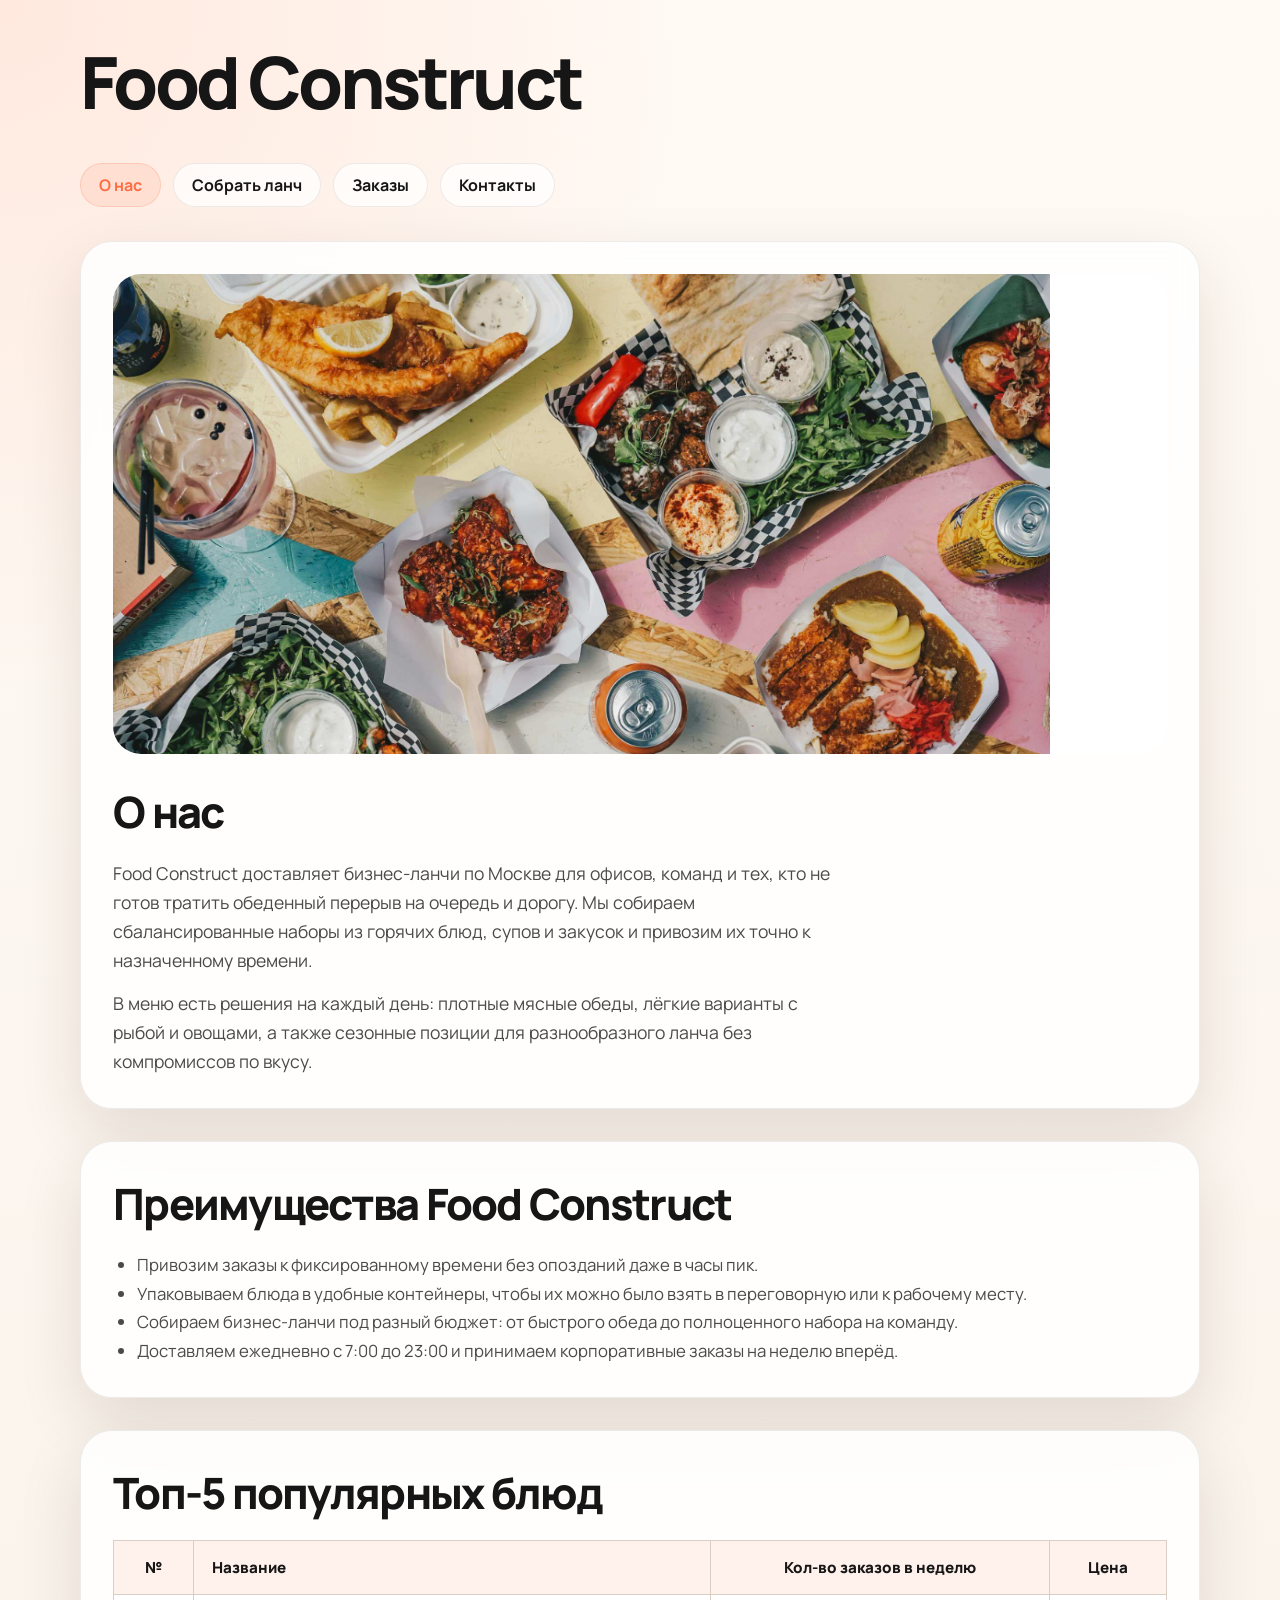
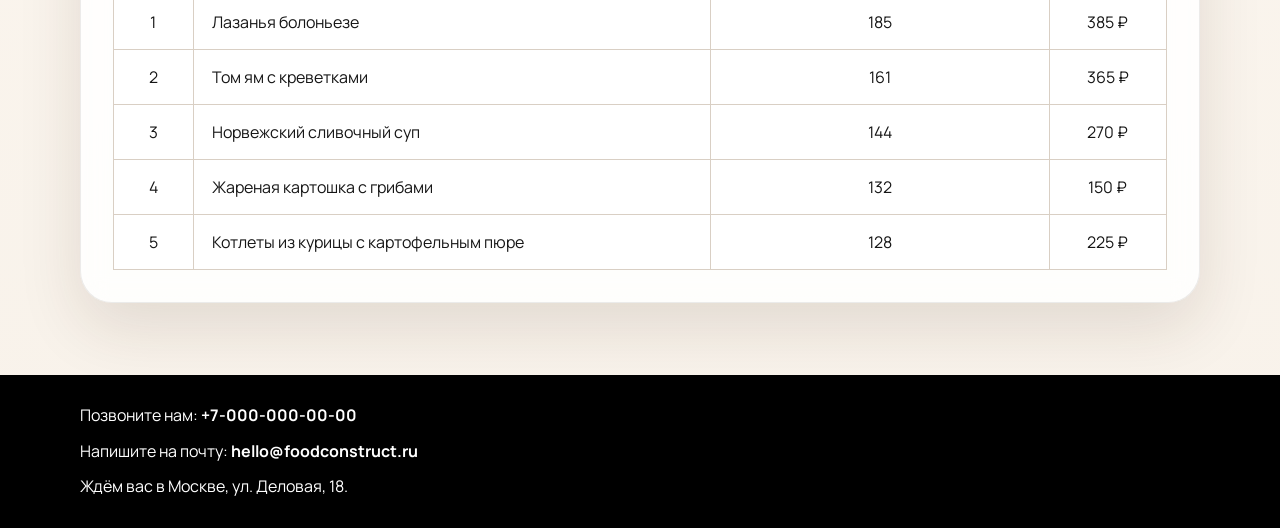
==== index.html @ 52cb6237 "feat: complete lab 01 homepage" ====
<!DOCTYPE html>
<html lang="ru">
<head>
  <meta charset="UTF-8">
  <meta name="viewport" content="width=device-width, initial-scale=1.0">
  <title>Food Construct | Доставка бизнес-ланчей</title>
  <link rel="preconnect" href="https://fonts.googleapis.com">
  <link rel="preconnect" href="https://fonts.gstatic.com" crossorigin>
  <link href="https://fonts.googleapis.com/css2?family=Manrope:wght@400;500;700;800&display=swap" rel="stylesheet">
  <link rel="stylesheet" href="styles/style.css">
</head>
<body>
  <header class="site-header">
    <div class="container">
      <h1 class="brand">Food Construct</h1>
      <nav class="site-nav" aria-label="Основная навигация">
        <a href="index.html" aria-current="page">О нас</a>
        <a href="menu.html">Собрать ланч</a>
        <a href="order.html">Заказы</a>
        <a href="#contacts">Контакты</a>
      </nav>
    </div>
  </header>

  <main class="site-main">
    <div class="container">
      <section class="section about-section" aria-labelledby="about-title">
        <img class="hero-image" src="assets/images/hero-lunch.png" alt="Бизнес-ланчи Food Construct с горячими блюдами, салатами и напитками">
        <h2 id="about-title" class="section-title">О нас</h2>
        <p class="lead">
          Food Construct доставляет бизнес-ланчи по Москве для офисов, команд и тех, кто не готов тратить обеденный перерыв на очередь и дорогу.
          Мы собираем сбалансированные наборы из горячих блюд, супов и закусок и привозим их точно к назначенному времени.
        </p>
        <p class="lead">
          В меню есть решения на каждый день: плотные мясные обеды, лёгкие варианты с рыбой и овощами, а также сезонные позиции для разнообразного ланча без компромиссов по вкусу.
        </p>
      </section>

      <section class="section" aria-labelledby="advantages-title">
        <h2 id="advantages-title" class="section-title">Преимущества Food Construct</h2>
        <ul class="advantages-list">
          <li>Привозим заказы к фиксированному времени без опозданий даже в часы пик.</li>
          <li>Упаковываем блюда в удобные контейнеры, чтобы их можно было взять в переговорную или к рабочему месту.</li>
          <li>Собираем бизнес-ланчи под разный бюджет: от быстрого обеда до полноценного набора на команду.</li>
          <li>Доставляем ежедневно с 7:00 до 23:00 и принимаем корпоративные заказы на неделю вперёд.</li>
        </ul>
      </section>

      <section class="section" aria-labelledby="popular-title">
        <h2 id="popular-title" class="section-title">Топ-5 популярных блюд</h2>
        <div class="table-wrap">
          <table>
            <thead>
              <tr>
                <th scope="col">№</th>
                <th scope="col">Название</th>
                <th scope="col">Кол-во заказов в неделю</th>
                <th scope="col">Цена</th>
              </tr>
            </thead>
            <tbody>
              <tr>
                <td>1</td>
                <td>Лазанья болоньезе</td>
                <td>185</td>
                <td>385 ₽</td>
              </tr>
              <tr>
                <td>2</td>
                <td>Том ям с креветками</td>
                <td>161</td>
                <td>365 ₽</td>
              </tr>
              <tr>
                <td>3</td>
                <td>Норвежский сливочный суп</td>
                <td>144</td>
                <td>270 ₽</td>
              </tr>
              <tr>
                <td>4</td>
                <td>Жареная картошка с грибами</td>
                <td>132</td>
                <td>150 ₽</td>
              </tr>
              <tr>
                <td>5</td>
                <td>Котлеты из курицы с картофельным пюре</td>
                <td>128</td>
                <td>225 ₽</td>
              </tr>
            </tbody>
          </table>
        </div>
      </section>
    </div>
  </main>

  <footer id="contacts" class="site-footer">
    <div class="container footer-grid">
      <p>Позвоните нам: <a href="tel:+70000000000">+7&#8209;000&#8209;000&#8209;00&#8209;00</a></p>
      <p>Напишите на почту: <a href="mailto:hello@foodconstruct.ru">hello@foodconstruct.ru</a></p>
      <p>Ждём вас в Москве, ул. Деловая, 18.</p>
    </div>
  </footer>
</body>
</html>
---- styles/style.css ----
:root {
  --bg: #f8f2ea;
  --surface: rgba(255, 255, 255, 0.86);
  --surface-strong: #ffffff;
  --text: #161616;
  --muted: #4a4a4a;
  --accent: #ff6c42;
  --accent-dark: #d94f29;
  --line: #d9cfc4;
  --shadow: 0 24px 64px rgba(55, 32, 19, 0.12);
}

* {
  box-sizing: border-box;
}

html {
  scroll-behavior: smooth;
}

body {
  margin: 0;
  padding: 0;
  font-family: "Manrope", sans-serif;
  font-size: 16px;
  font-weight: 400;
  color: var(--text);
  background:
    radial-gradient(circle at top left, rgba(255, 108, 66, 0.12), transparent 28%),
    linear-gradient(180deg, #fffaf4 0%, var(--bg) 100%);
}

img {
  display: block;
  width: 100%;
  height: auto;
}

a {
  text-decoration: none;
  font-family: "Manrope", sans-serif;
  font-size: 1rem;
  color: var(--text);
  transition: color 0.2s ease, background-color 0.2s ease, border-color 0.2s ease;
}

a:hover {
  color: var(--accent);
}

table {
  width: 100%;
  border: 1px solid var(--line);
  border-collapse: collapse;
  background-color: var(--surface-strong);
}

th,
td {
  padding: 16px 18px;
  border: 1px solid var(--line);
  text-align: left;
}

th {
  font-size: 0.95rem;
  font-weight: 800;
  background-color: #fff2ec;
}

td {
  font-size: 1rem;
}

.container {
  width: min(1120px, calc(100% - 48px));
  margin: 0 auto;
}

.site-header {
  padding: 32px 0 10px;
}

.brand {
  margin: 0 0 20px;
  font-size: clamp(2.6rem, 6vw, 4.5rem);
  font-weight: 800;
  letter-spacing: -0.05em;
}

.site-nav {
  display: flex;
  flex-wrap: wrap;
  gap: 12px;
  padding: 12px 0 0;
}

.site-nav a {
  padding: 10px 18px;
  font-size: 1rem;
  font-weight: 700;
  border: 1px solid rgba(22, 22, 22, 0.08);
  border-radius: 999px;
  background-color: rgba(255, 255, 255, 0.72);
}

.site-nav a:hover {
  color: #ffffff;
  background-color: var(--accent);
  border-color: var(--accent);
}

.site-nav a[aria-current="page"] {
  color: var(--accent);
  border-color: rgba(255, 108, 66, 0.2);
  background-color: rgba(255, 108, 66, 0.1);
}

.site-main {
  padding: 24px 0 72px;
}

.section {
  margin-top: 32px;
  padding: 32px;
  border: 1px solid rgba(22, 22, 22, 0.08);
  border-radius: 32px;
  background-color: var(--surface);
  box-shadow: var(--shadow);
  backdrop-filter: blur(12px);
}

.section:first-child {
  margin-top: 0;
}

.section-title {
  margin: 0 0 18px;
  font-size: clamp(1.8rem, 4vw, 2.7rem);
  font-weight: 800;
  letter-spacing: -0.04em;
}

.hero-image {
  width: 100%;
  height: 480px;
  margin-bottom: 28px;
  border-radius: 28px;
  object-fit: cover;
}

.lead {
  max-width: 66ch;
  margin: 0 0 14px;
  font-size: 1.1rem;
  line-height: 1.65;
  color: var(--muted);
}

.lead:last-child {
  margin-bottom: 0;
}

.advantages-list {
  margin: 0;
  padding-left: 24px;
  font-size: 1.05rem;
  line-height: 1.7;
  color: var(--muted);
}

.table-wrap {
  overflow-x: auto;
}

.table-wrap td:first-child,
.table-wrap td:nth-child(3),
.table-wrap td:nth-child(4),
.table-wrap th:first-child,
.table-wrap th:nth-child(3),
.table-wrap th:nth-child(4) {
  text-align: center;
}

.placeholder-section {
  min-height: 420px;
  display: flex;
  flex-direction: column;
  justify-content: center;
}

.eyebrow {
  margin: 0 0 12px;
  font-size: 0.95rem;
  font-weight: 800;
  letter-spacing: 0.08em;
  text-transform: uppercase;
  color: var(--accent);
}

.action-link {
  align-self: flex-start;
  margin-top: 18px;
  padding: 14px 20px;
  border: 1px solid var(--accent);
  border-radius: 999px;
  color: #ffffff;
  background-color: var(--accent);
  font-weight: 700;
}

.action-link:hover {
  color: #ffffff;
  background-color: var(--accent-dark);
  border-color: var(--accent-dark);
}

.site-footer {
  padding: 28px 0;
  background-color: #000000;
  color: #ffffff;
}

.site-footer p {
  margin: 0;
  font-size: 1rem;
  line-height: 1.6;
}

.site-footer a {
  font-size: 1rem;
  font-weight: 700;
  color: #ffffff;
}

.site-footer a:hover {
  color: var(--accent);
}

.footer-grid {
  display: grid;
  gap: 10px;
}

@media (max-width: 900px) {
  .hero-image {
    height: 360px;
  }
}

@media (max-width: 640px) {
  body {
    font-size: 15px;
  }

  .container {
    width: min(100% - 28px, 1120px);
  }

  .site-header {
    padding-top: 24px;
  }

  .brand {
    margin-bottom: 16px;
  }

  .section {
    padding: 20px;
    border-radius: 24px;
  }

  .hero-image {
    height: 260px;
    margin-bottom: 20px;
    border-radius: 20px;
  }

  th,
  td {
    padding: 12px;
    font-size: 0.95rem;
  }

  .site-footer {
    padding: 22px 0 28px;
  }
}
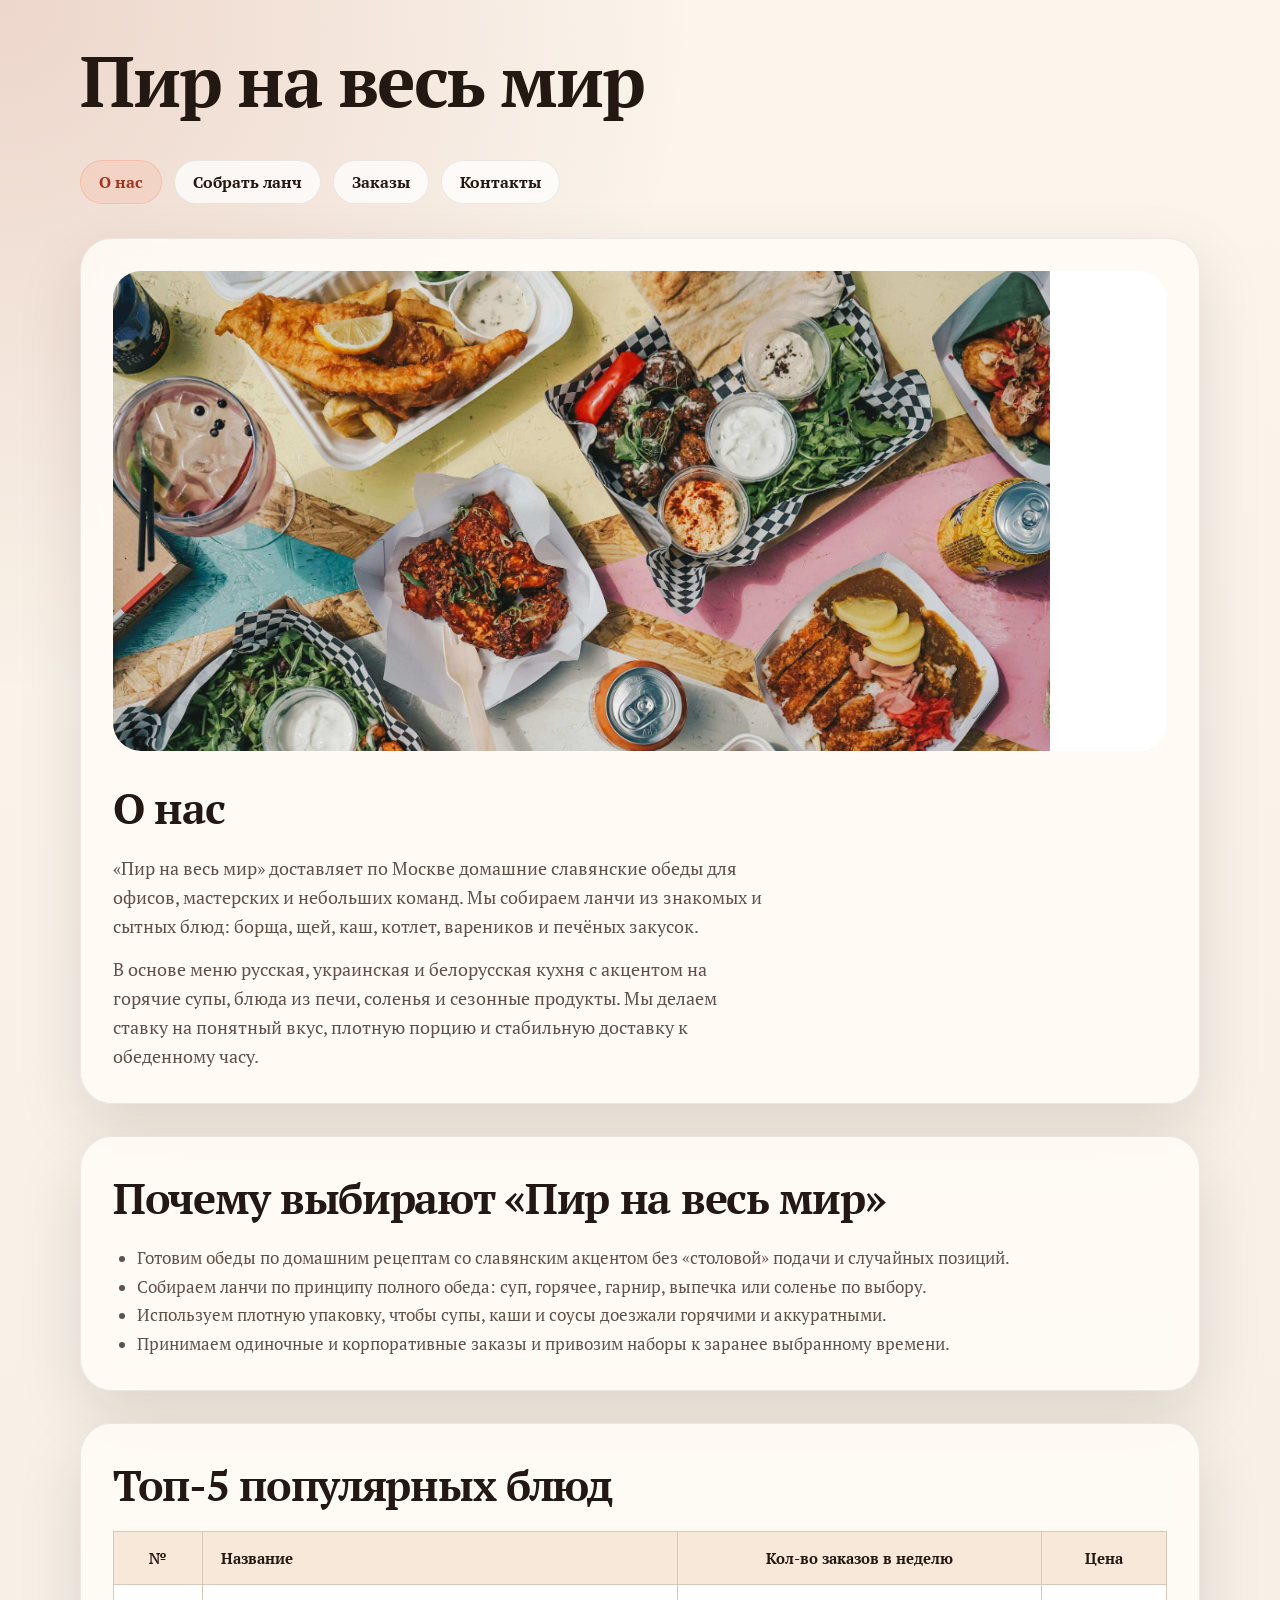
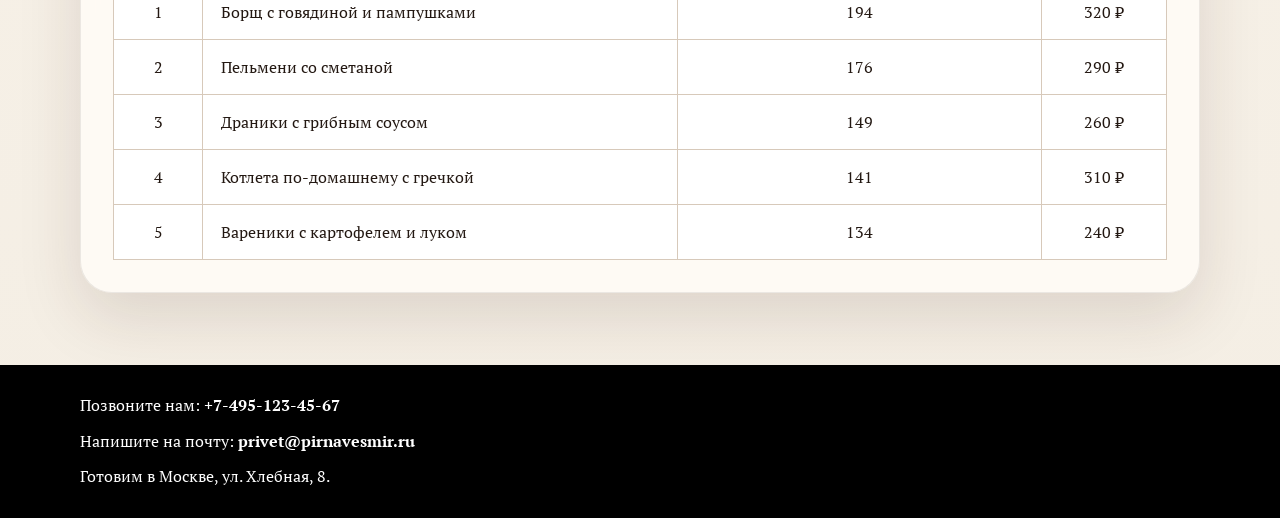
==== commit 1e1c6979: "feat: switch lab 01 to slavic cuisine theme" ====
--- a/index.html
+++ b/index.html
@@ -3,16 +3,16 @@
 <head>
   <meta charset="UTF-8">
   <meta name="viewport" content="width=device-width, initial-scale=1.0">
-  <title>Food Construct | Доставка бизнес-ланчей</title>
+  <title>Пир на весь мир | Доставка славянских обедов</title>
   <link rel="preconnect" href="https://fonts.googleapis.com">
   <link rel="preconnect" href="https://fonts.gstatic.com" crossorigin>
-  <link href="https://fonts.googleapis.com/css2?family=Manrope:wght@400;500;700;800&display=swap" rel="stylesheet">
+  <link href="https://fonts.googleapis.com/css2?family=PT+Serif:wght@400;700&display=swap" rel="stylesheet">
   <link rel="stylesheet" href="styles/style.css">
 </head>
 <body>
   <header class="site-header">
     <div class="container">
-      <h1 class="brand">Food Construct</h1>
+      <h1 class="brand">Пир на весь мир</h1>
       <nav class="site-nav" aria-label="Основная навигация">
         <a href="index.html" aria-current="page">О нас</a>
         <a href="menu.html">Собрать ланч</a>
@@ -25,24 +25,25 @@
   <main class="site-main">
     <div class="container">
       <section class="section about-section" aria-labelledby="about-title">
-        <img class="hero-image" src="assets/images/hero-lunch.png" alt="Бизнес-ланчи Food Construct с горячими блюдами, салатами и напитками">
+        <img class="hero-image" src="assets/images/hero-lunch.png" alt="Домашние славянские обеды с горячими блюдами, закусками и напитками">
         <h2 id="about-title" class="section-title">О нас</h2>
         <p class="lead">
-          Food Construct доставляет бизнес-ланчи по Москве для офисов, команд и тех, кто не готов тратить обеденный перерыв на очередь и дорогу.
-          Мы собираем сбалансированные наборы из горячих блюд, супов и закусок и привозим их точно к назначенному времени.
+          «Пир на весь мир» доставляет по Москве домашние славянские обеды для офисов, мастерских и небольших команд.
+          Мы собираем ланчи из знакомых и сытных блюд: борща, щей, каш, котлет, вареников и печёных закусок.
         </p>
         <p class="lead">
-          В меню есть решения на каждый день: плотные мясные обеды, лёгкие варианты с рыбой и овощами, а также сезонные позиции для разнообразного ланча без компромиссов по вкусу.
+          В основе меню русская, украинская и белорусская кухня с акцентом на горячие супы, блюда из печи, соленья и сезонные продукты.
+          Мы делаем ставку на понятный вкус, плотную порцию и стабильную доставку к обеденному часу.
         </p>
       </section>
 
       <section class="section" aria-labelledby="advantages-title">
-        <h2 id="advantages-title" class="section-title">Преимущества Food Construct</h2>
+        <h2 id="advantages-title" class="section-title">Почему выбирают «Пир на весь мир»</h2>
         <ul class="advantages-list">
-          <li>Привозим заказы к фиксированному времени без опозданий даже в часы пик.</li>
-          <li>Упаковываем блюда в удобные контейнеры, чтобы их можно было взять в переговорную или к рабочему месту.</li>
-          <li>Собираем бизнес-ланчи под разный бюджет: от быстрого обеда до полноценного набора на команду.</li>
-          <li>Доставляем ежедневно с 7:00 до 23:00 и принимаем корпоративные заказы на неделю вперёд.</li>
+          <li>Готовим обеды по домашним рецептам со славянским акцентом без «столовой» подачи и случайных позиций.</li>
+          <li>Собираем ланчи по принципу полного обеда: суп, горячее, гарнир, выпечка или соленье по выбору.</li>
+          <li>Используем плотную упаковку, чтобы супы, каши и соусы доезжали горячими и аккуратными.</li>
+          <li>Принимаем одиночные и корпоративные заказы и привозим наборы к заранее выбранному времени.</li>
         </ul>
       </section>
 
@@ -61,33 +62,33 @@
             <tbody>
               <tr>
                 <td>1</td>
-                <td>Лазанья болоньезе</td>
-                <td>185</td>
-                <td>385 ₽</td>
+                <td>Борщ с говядиной и пампушками</td>
+                <td>194</td>
+                <td>320 ₽</td>
               </tr>
               <tr>
                 <td>2</td>
-                <td>Том ям с креветками</td>
-                <td>161</td>
-                <td>365 ₽</td>
+                <td>Пельмени со сметаной</td>
+                <td>176</td>
+                <td>290 ₽</td>
               </tr>
               <tr>
                 <td>3</td>
-                <td>Норвежский сливочный суп</td>
-                <td>144</td>
-                <td>270 ₽</td>
+                <td>Драники с грибным соусом</td>
+                <td>149</td>
+                <td>260 ₽</td>
               </tr>
               <tr>
                 <td>4</td>
-                <td>Жареная картошка с грибами</td>
-                <td>132</td>
-                <td>150 ₽</td>
+                <td>Котлета по-домашнему с гречкой</td>
+                <td>141</td>
+                <td>310 ₽</td>
               </tr>
               <tr>
                 <td>5</td>
-                <td>Котлеты из курицы с картофельным пюре</td>
-                <td>128</td>
-                <td>225 ₽</td>
+                <td>Вареники с картофелем и луком</td>
+                <td>134</td>
+                <td>240 ₽</td>
               </tr>
             </tbody>
           </table>
@@ -98,9 +99,9 @@
 
   <footer id="contacts" class="site-footer">
     <div class="container footer-grid">
-      <p>Позвоните нам: <a href="tel:+70000000000">+7&#8209;000&#8209;000&#8209;00&#8209;00</a></p>
-      <p>Напишите на почту: <a href="mailto:hello@foodconstruct.ru">hello@foodconstruct.ru</a></p>
-      <p>Ждём вас в Москве, ул. Деловая, 18.</p>
+      <p>Позвоните нам: <a href="tel:+74951234567">+7&#8209;495&#8209;123&#8209;45&#8209;67</a></p>
+      <p>Напишите на почту: <a href="mailto:privet@pirnavesmir.ru">privet@pirnavesmir.ru</a></p>
+      <p>Готовим в Москве, ул. Хлебная, 8.</p>
     </div>
   </footer>
 </body>
--- a/styles/style.css
+++ b/styles/style.css
@@ -1,13 +1,13 @@
 :root {
-  --bg: #f8f2ea;
-  --surface: rgba(255, 255, 255, 0.86);
+  --bg: #f4eee4;
+  --surface: rgba(255, 251, 245, 0.9);
   --surface-strong: #ffffff;
-  --text: #161616;
-  --muted: #4a4a4a;
-  --accent: #ff6c42;
-  --accent-dark: #d94f29;
-  --line: #d9cfc4;
-  --shadow: 0 24px 64px rgba(55, 32, 19, 0.12);
+  --text: #231812;
+  --muted: #5f5148;
+  --accent: #a3341f;
+  --accent-dark: #7e2414;
+  --line: #d7c9ba;
+  --shadow: 0 24px 64px rgba(61, 34, 20, 0.13);
 }
 
 * {
@@ -21,13 +21,13 @@
 body {
   margin: 0;
   padding: 0;
-  font-family: "Manrope", sans-serif;
+  font-family: "PT Serif", serif;
   font-size: 16px;
   font-weight: 400;
   color: var(--text);
   background:
-    radial-gradient(circle at top left, rgba(255, 108, 66, 0.12), transparent 28%),
-    linear-gradient(180deg, #fffaf4 0%, var(--bg) 100%);
+    radial-gradient(circle at top left, rgba(163, 52, 31, 0.16), transparent 28%),
+    linear-gradient(180deg, #fbf5ec 0%, var(--bg) 100%);
 }
 
 img {
@@ -38,7 +38,7 @@
 
 a {
   text-decoration: none;
-  font-family: "Manrope", sans-serif;
+  font-family: "PT Serif", serif;
   font-size: 1rem;
   color: var(--text);
   transition: color 0.2s ease, background-color 0.2s ease, border-color 0.2s ease;
@@ -64,8 +64,8 @@
 
 th {
   font-size: 0.95rem;
-  font-weight: 800;
-  background-color: #fff2ec;
+  font-weight: 700;
+  background-color: #f7e8d9;
 }
 
 td {
@@ -84,8 +84,8 @@
 .brand {
   margin: 0 0 20px;
   font-size: clamp(2.6rem, 6vw, 4.5rem);
-  font-weight: 800;
-  letter-spacing: -0.05em;
+  font-weight: 700;
+  letter-spacing: -0.03em;
 }
 
 .site-nav {
@@ -137,8 +137,8 @@
 .section-title {
   margin: 0 0 18px;
   font-size: clamp(1.8rem, 4vw, 2.7rem);
-  font-weight: 800;
-  letter-spacing: -0.04em;
+  font-weight: 700;
+  letter-spacing: -0.03em;
 }
 
 .hero-image {
@@ -192,7 +192,7 @@
 .eyebrow {
   margin: 0 0 12px;
   font-size: 0.95rem;
-  font-weight: 800;
+  font-weight: 700;
   letter-spacing: 0.08em;
   text-transform: uppercase;
   color: var(--accent);
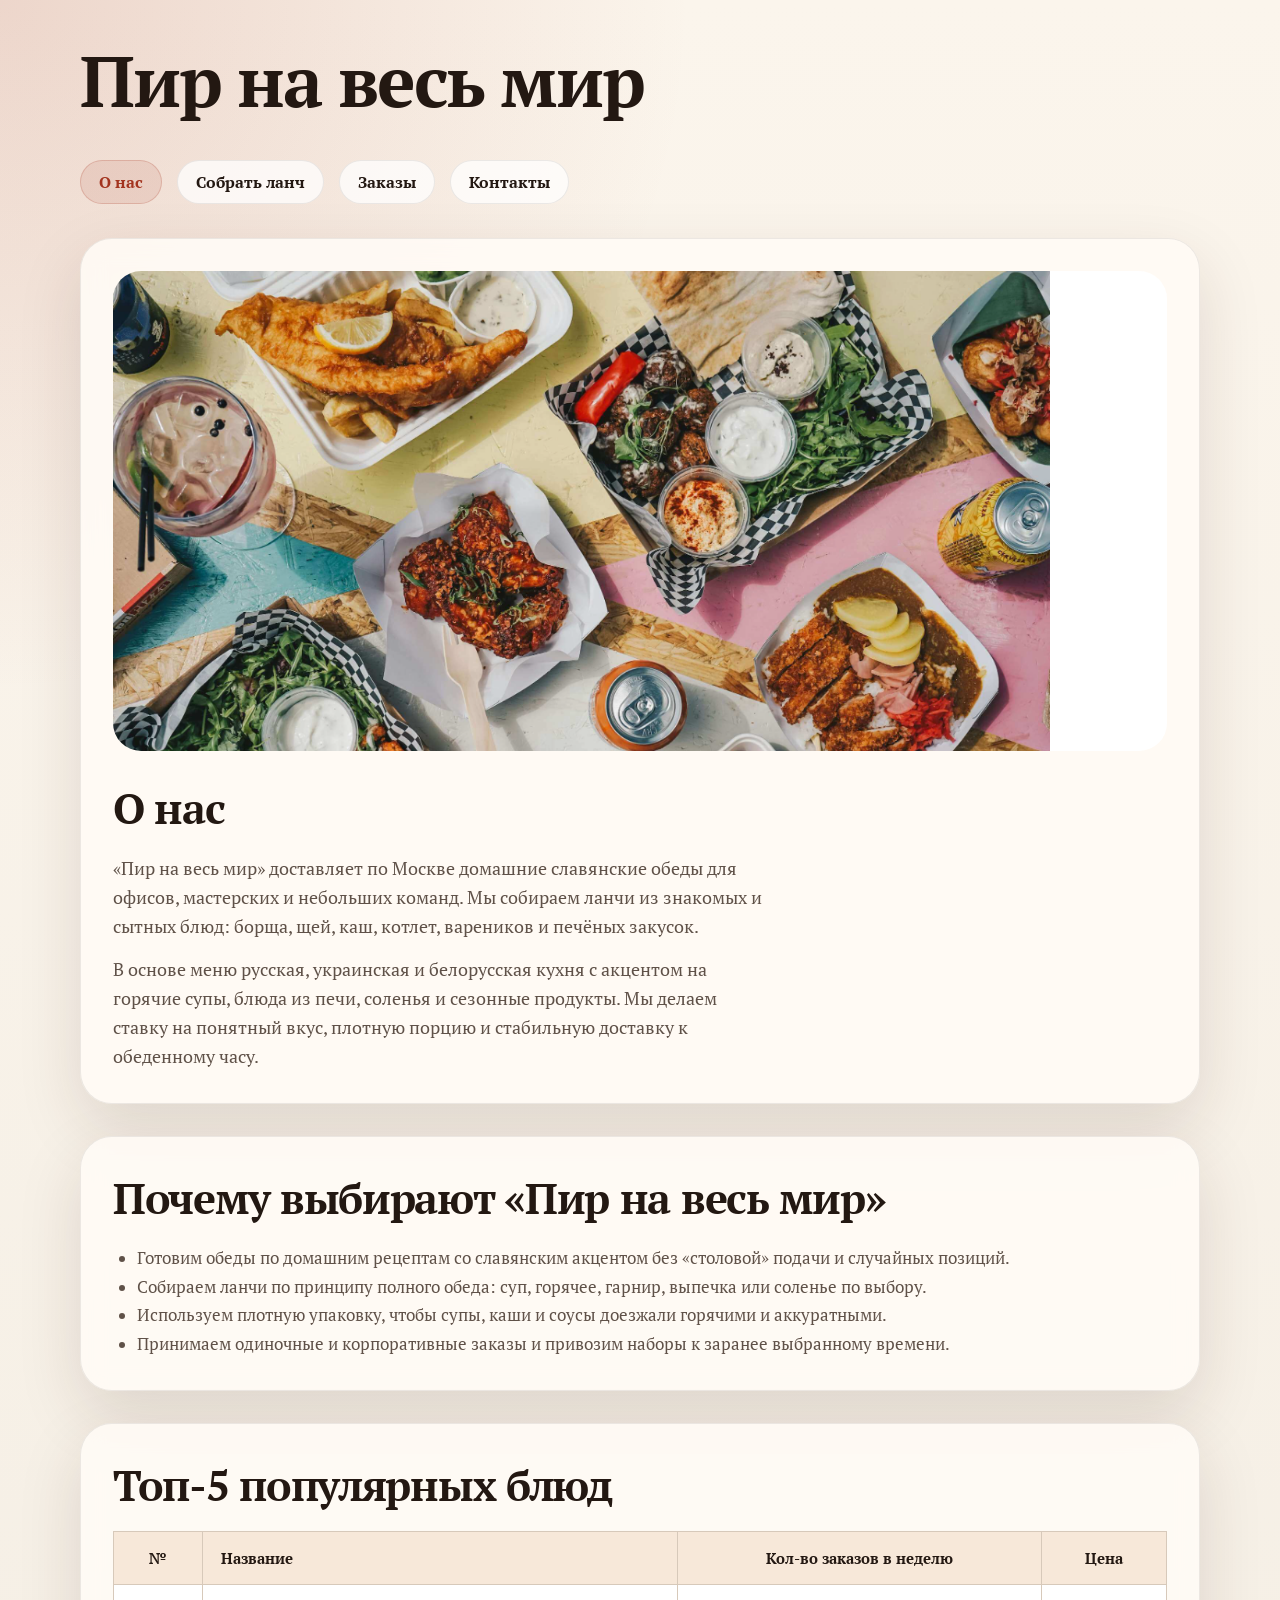
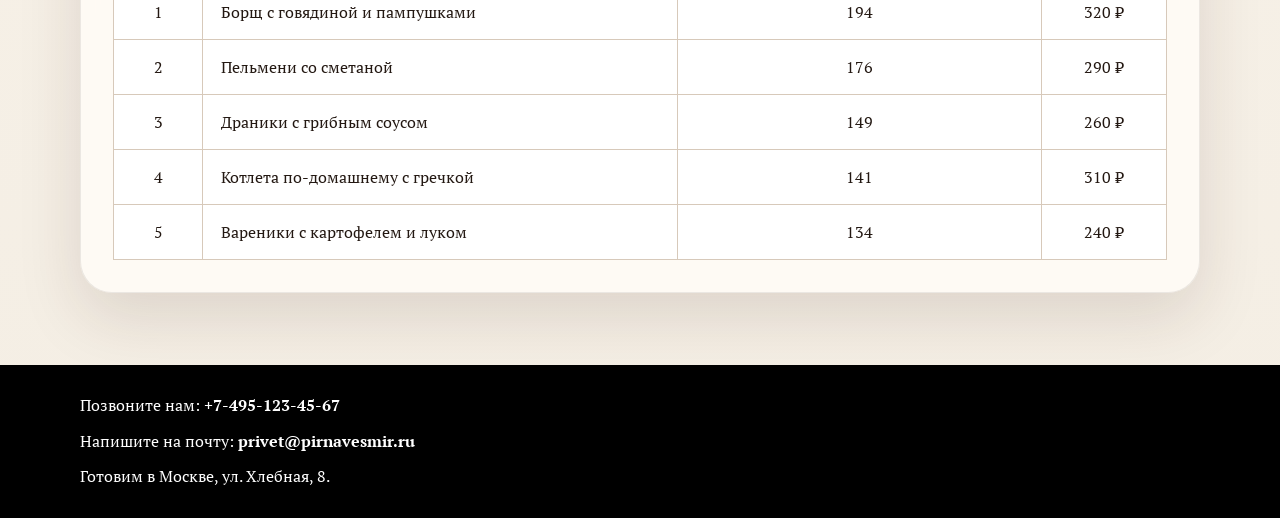
==== commit 58d610dd: "feat: complete lab 02 lunch menu page" ====
--- a/index.html
+++ b/index.html
@@ -8,13 +8,14 @@
   <link rel="preconnect" href="https://fonts.gstatic.com" crossorigin>
   <link href="https://fonts.googleapis.com/css2?family=PT+Serif:wght@400;700&display=swap" rel="stylesheet">
   <link rel="stylesheet" href="styles/style.css">
+  <link rel="stylesheet" href="styles/print.css" media="print">
 </head>
 <body>
   <header class="site-header">
     <div class="container">
       <h1 class="brand">Пир на весь мир</h1>
       <nav class="site-nav" aria-label="Основная навигация">
-        <a href="index.html" aria-current="page">О нас</a>
+        <a href="index.html" class="active" aria-current="page">О нас</a>
         <a href="menu.html">Собрать ланч</a>
         <a href="order.html">Заказы</a>
         <a href="#contacts">Контакты</a>
--- a/styles/style.css
+++ b/styles/style.css
@@ -19,8 +19,11 @@
 }
 
 body {
+  min-height: 100vh;
   margin: 0;
   padding: 0;
+  display: flex;
+  flex-direction: column;
   font-family: "PT Serif", serif;
   font-size: 16px;
   font-weight: 400;
@@ -91,7 +94,7 @@
 .site-nav {
   display: flex;
   flex-wrap: wrap;
-  gap: 12px;
+  gap: 15px;
   padding: 12px 0 0;
 }
 
@@ -110,13 +113,15 @@
   border-color: var(--accent);
 }
 
+.site-nav .active,
 .site-nav a[aria-current="page"] {
   color: var(--accent);
-  border-color: rgba(255, 108, 66, 0.2);
-  background-color: rgba(255, 108, 66, 0.1);
+  border-color: rgba(163, 52, 31, 0.2);
+  background-color: rgba(163, 52, 31, 0.1);
 }
 
 .site-main {
+  flex: 1 0 auto;
   padding: 24px 0 72px;
 }
 
@@ -144,7 +149,7 @@
 .hero-image {
   width: 100%;
   height: 480px;
-  margin-bottom: 28px;
+  margin: 0 0 28px;
   border-radius: 28px;
   object-fit: cover;
 }
@@ -216,6 +221,7 @@
 }
 
 .site-footer {
+  margin-top: auto;
   padding: 28px 0;
   background-color: #000000;
   color: #ffffff;
@@ -248,6 +254,17 @@
   }
 }
 
+@media (max-width: 800px) {
+  .site-nav {
+    justify-content: space-between;
+  }
+
+  .hero-image {
+    width: min(500px, 100%);
+    margin: 0 auto 28px;
+  }
+}
+
 @media (max-width: 640px) {
   body {
     font-size: 15px;
@@ -263,6 +280,19 @@
 
   .brand {
     margin-bottom: 16px;
+    text-align: center;
+  }
+
+  .site-nav {
+    flex-direction: column;
+    align-items: center;
+  }
+
+  .site-nav a {
+    width: 100%;
+    max-width: 360px;
+    font-size: 1.25rem;
+    text-align: center;
   }
 
   .section {
@@ -271,6 +301,7 @@
   }
 
   .hero-image {
+    width: 100%;
     height: 260px;
     margin-bottom: 20px;
     border-radius: 20px;
@@ -286,3 +317,11 @@
     padding: 22px 0 28px;
   }
 }
+
+@media (max-width: 400px) {
+  th,
+  td {
+    padding: 10px;
+    font-size: 0.83rem;
+  }
+}
--- a/styles/print.css
+++ b/styles/print.css
@@ -0,0 +1,62 @@
+body {
+  background: #ffffff;
+  color: #000000;
+}
+
+.site-header,
+.site-footer,
+.dish-card__button,
+.action-link {
+  display: none;
+}
+
+.site-main {
+  padding: 0;
+}
+
+.section,
+.menu-section {
+  margin: 0 0 20px;
+  padding: 0;
+  border: none;
+  box-shadow: none;
+  background: transparent;
+}
+
+.menu-page .container {
+  gap: 20px;
+}
+
+.menu-intro {
+  display: block;
+}
+
+.menu-intro__note {
+  margin-top: 16px;
+  padding: 0;
+  border: none;
+  background: transparent;
+}
+
+.dish-grid {
+  grid-template-columns: repeat(2, 1fr);
+  gap: 14px;
+}
+
+.dish-card {
+  padding: 0;
+  border: 1px solid #b8b8b8;
+  border-radius: 0;
+  filter: none;
+  break-inside: avoid;
+}
+
+.dish-card__image {
+  border-radius: 0;
+}
+
+.dish-card__price,
+.dish-card__name,
+.dish-card__meta {
+  padding: 0 12px;
+}
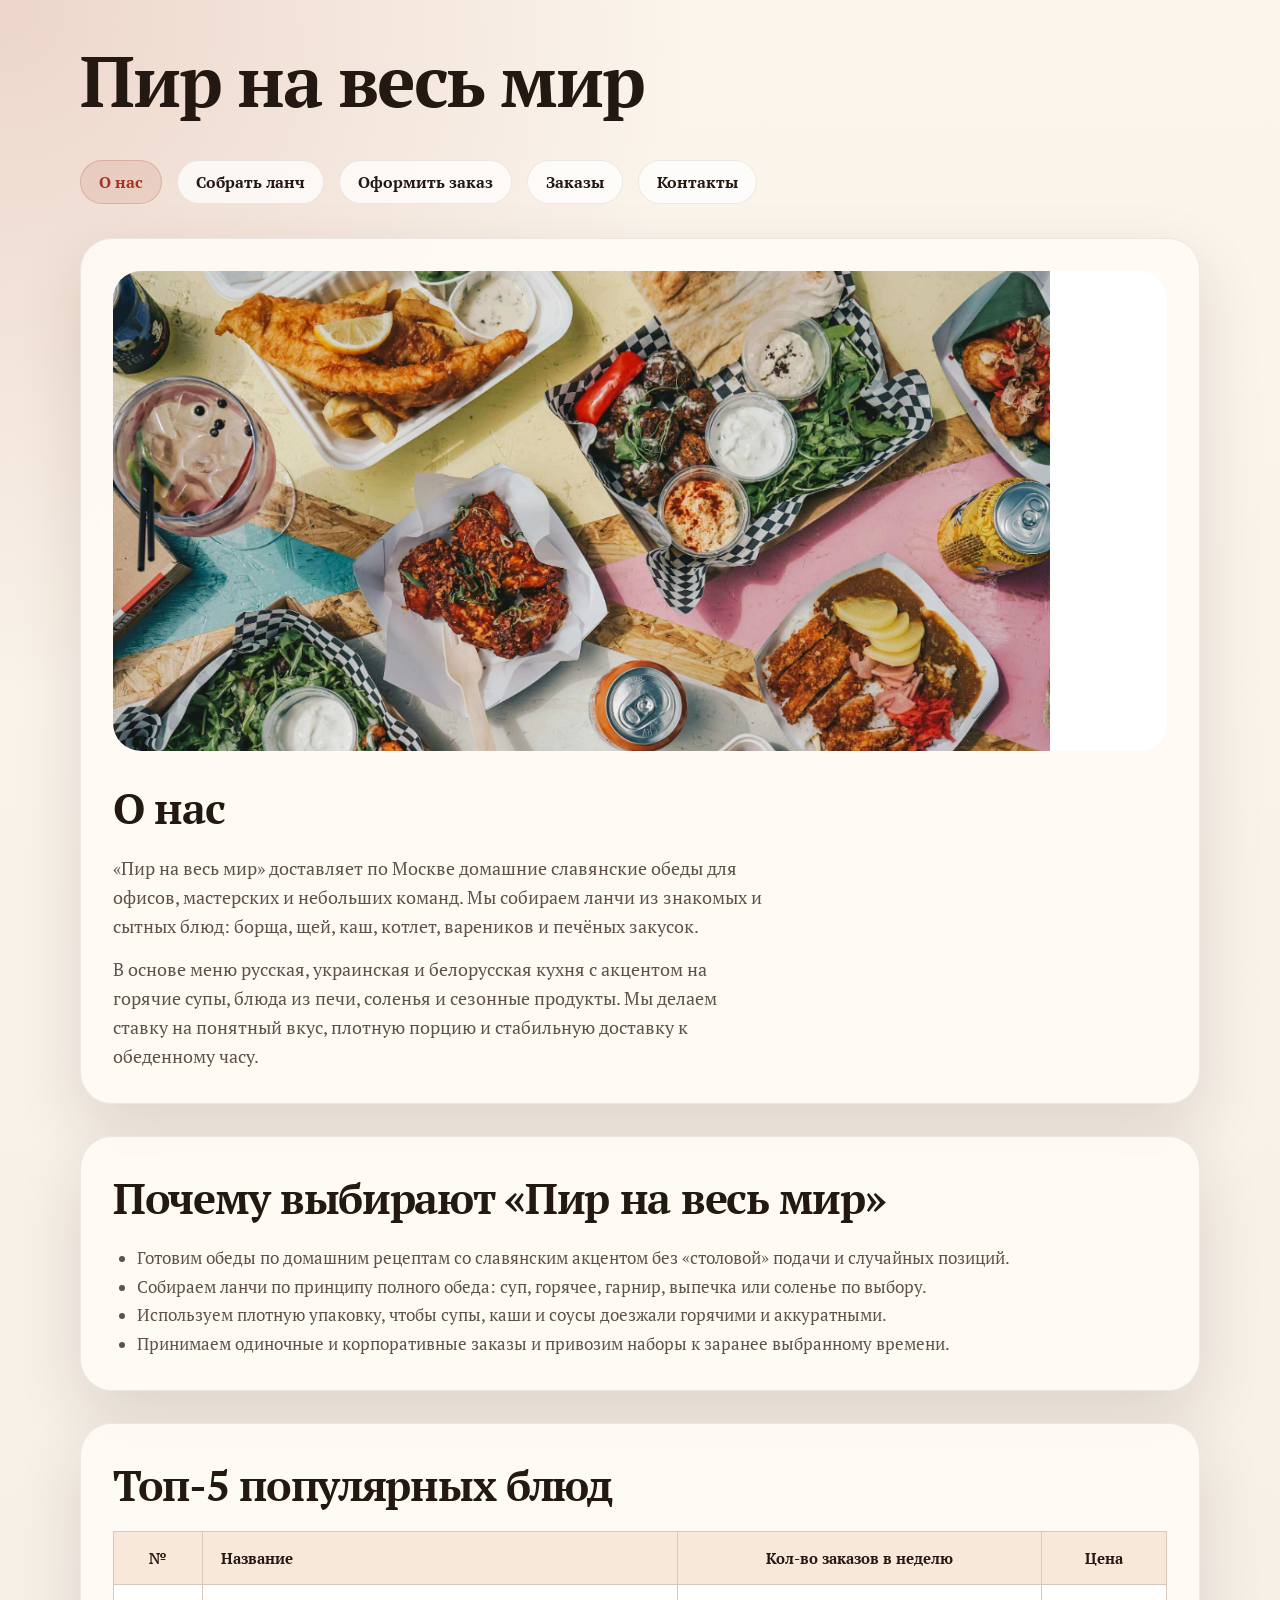
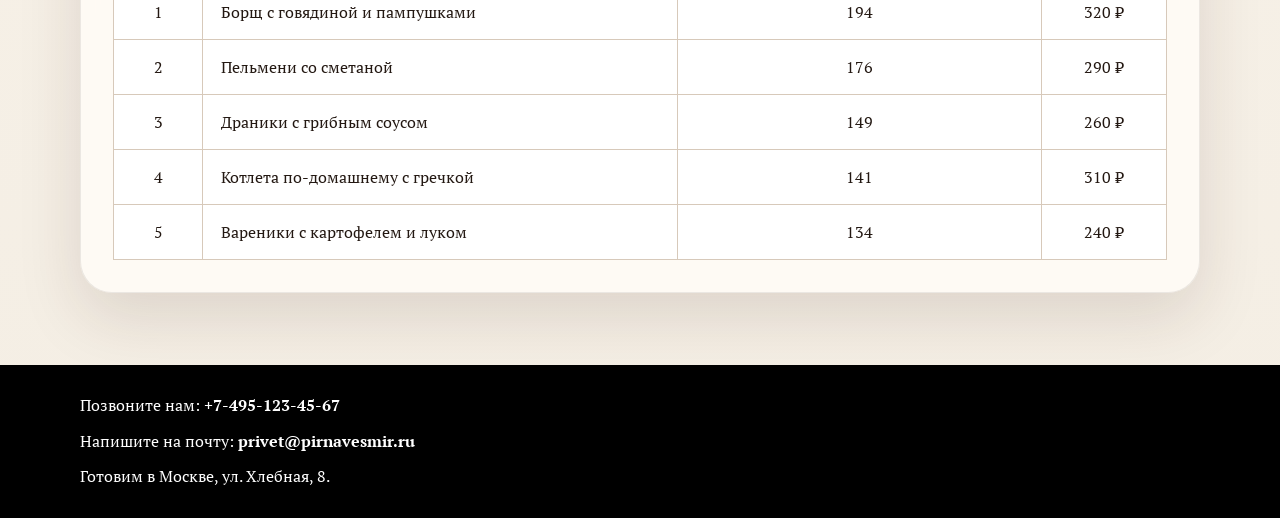
==== commit e3995e5b: "feat: complete lab 08 checkout flow" ====
--- a/index.html
+++ b/index.html
@@ -17,6 +17,7 @@
       <nav class="site-nav" aria-label="Основная навигация">
         <a href="index.html" class="active" aria-current="page">О нас</a>
         <a href="menu.html">Собрать ланч</a>
+        <a href="checkout.html">Оформить заказ</a>
         <a href="order.html">Заказы</a>
         <a href="#contacts">Контакты</a>
       </nav>
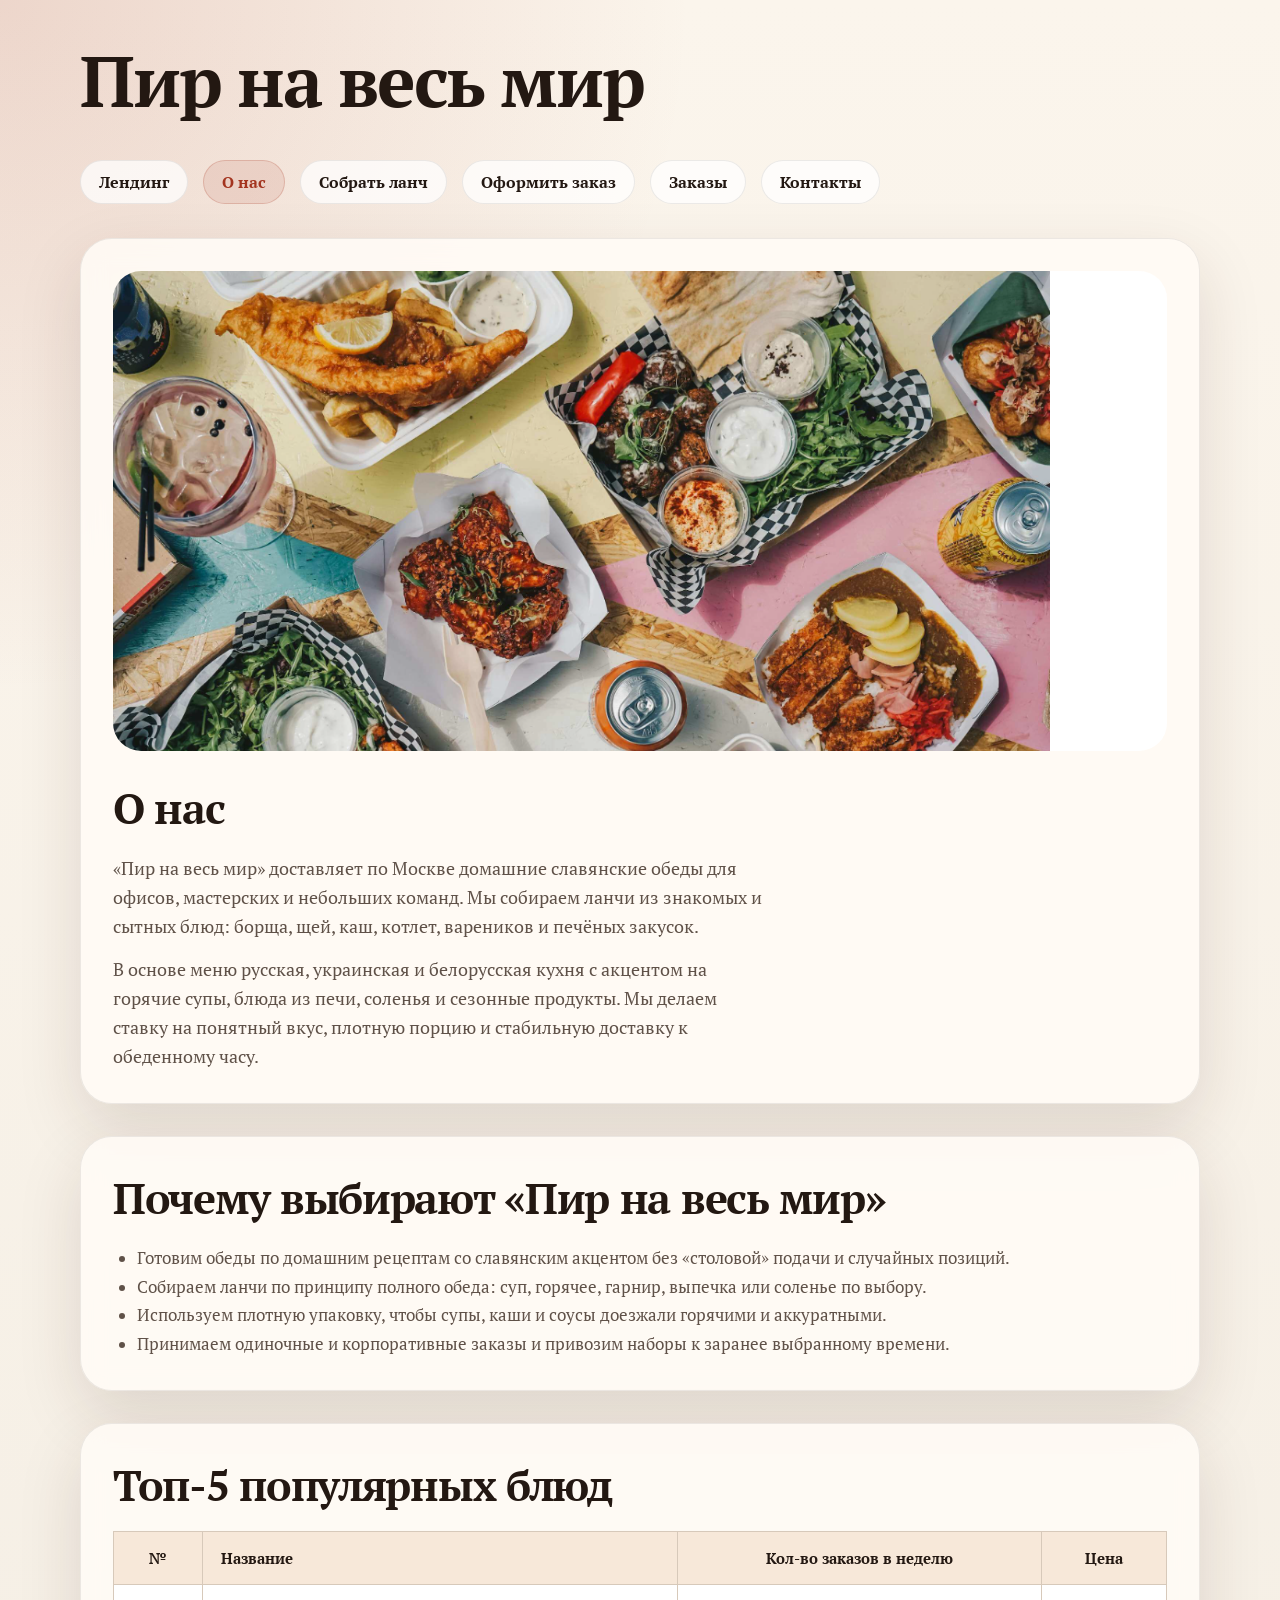
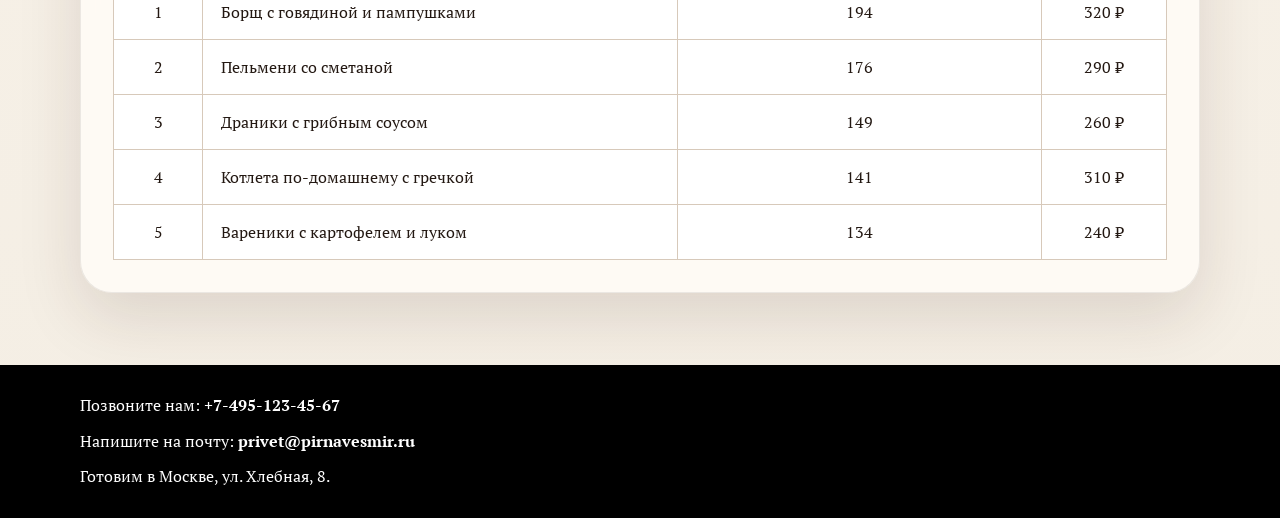
==== commit b225ded7: "feat: complete lab 10 bootstrap landing" ====
--- a/index.html
+++ b/index.html
@@ -15,6 +15,7 @@
     <div class="container">
       <h1 class="brand">Пир на весь мир</h1>
       <nav class="site-nav" aria-label="Основная навигация">
+        <a href="landing.html">Лендинг</a>
         <a href="index.html" class="active" aria-current="page">О нас</a>
         <a href="menu.html">Собрать ланч</a>
         <a href="checkout.html">Оформить заказ</a>
